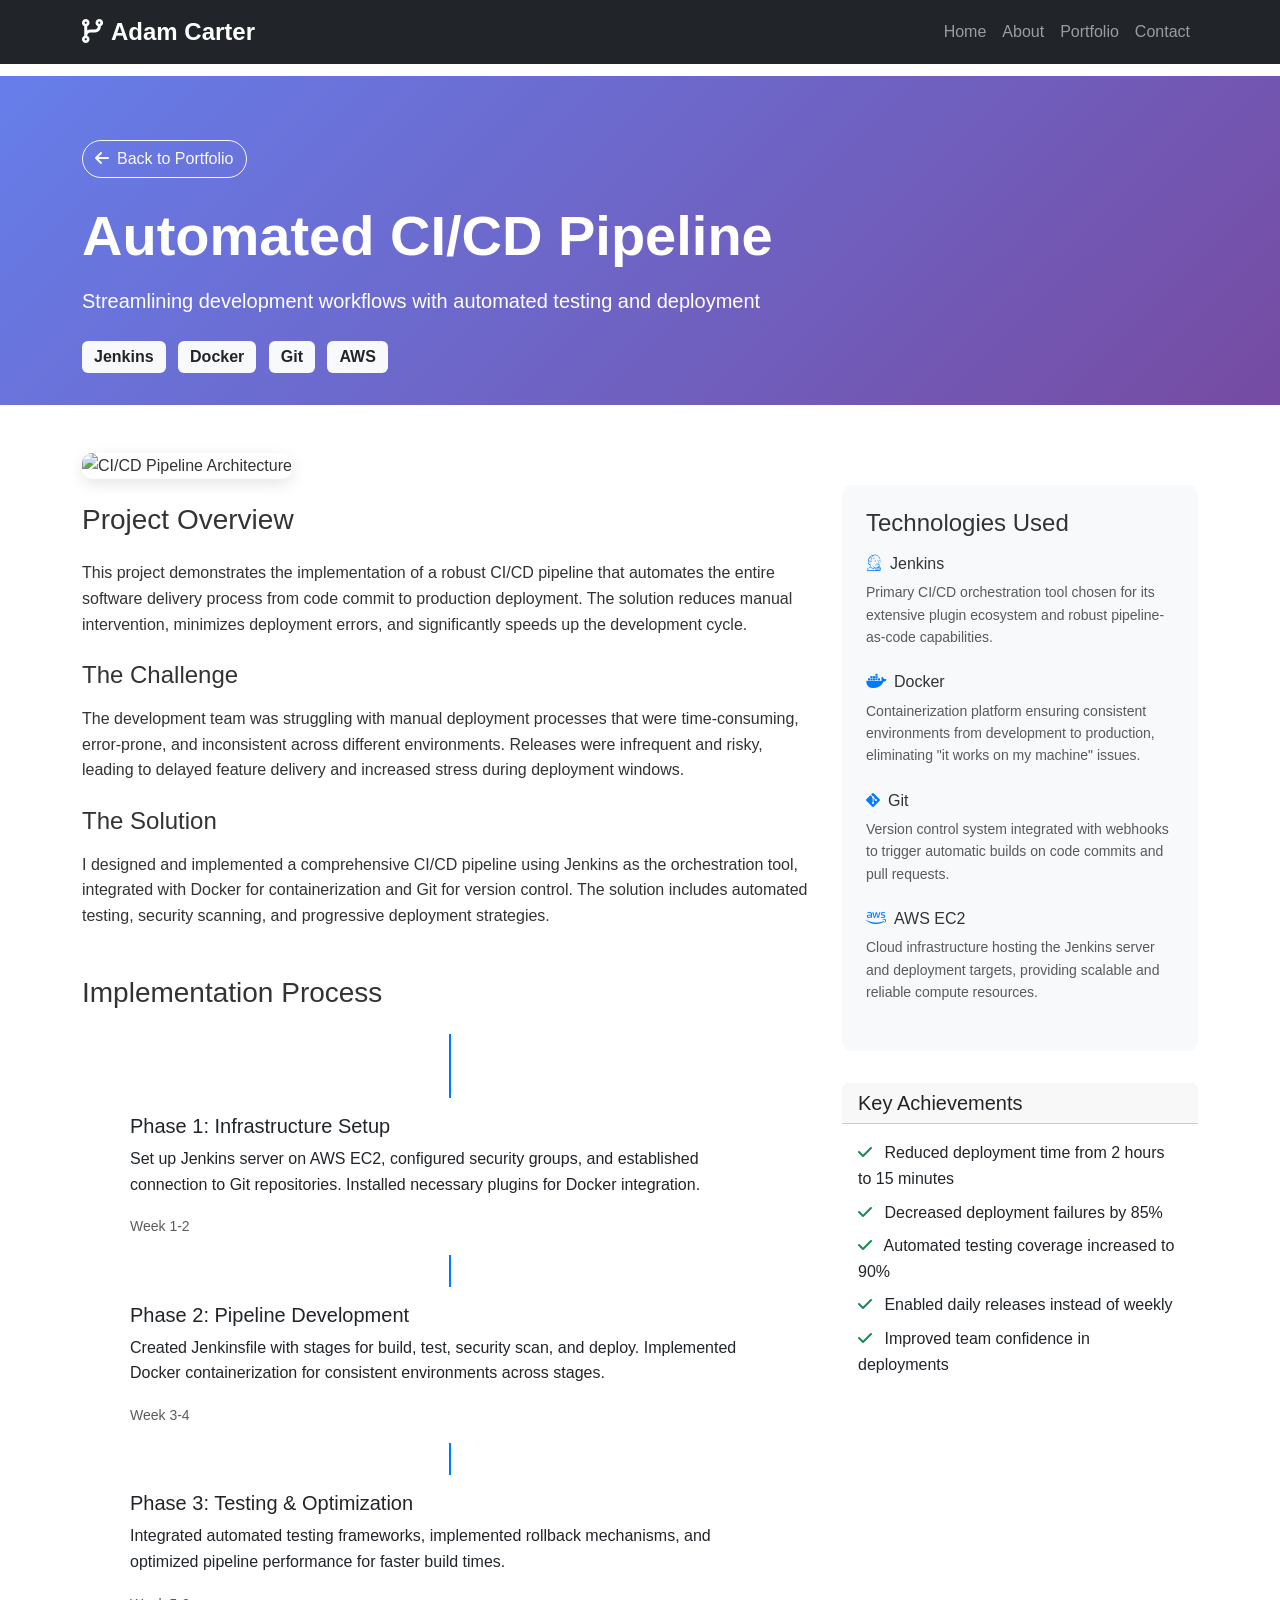
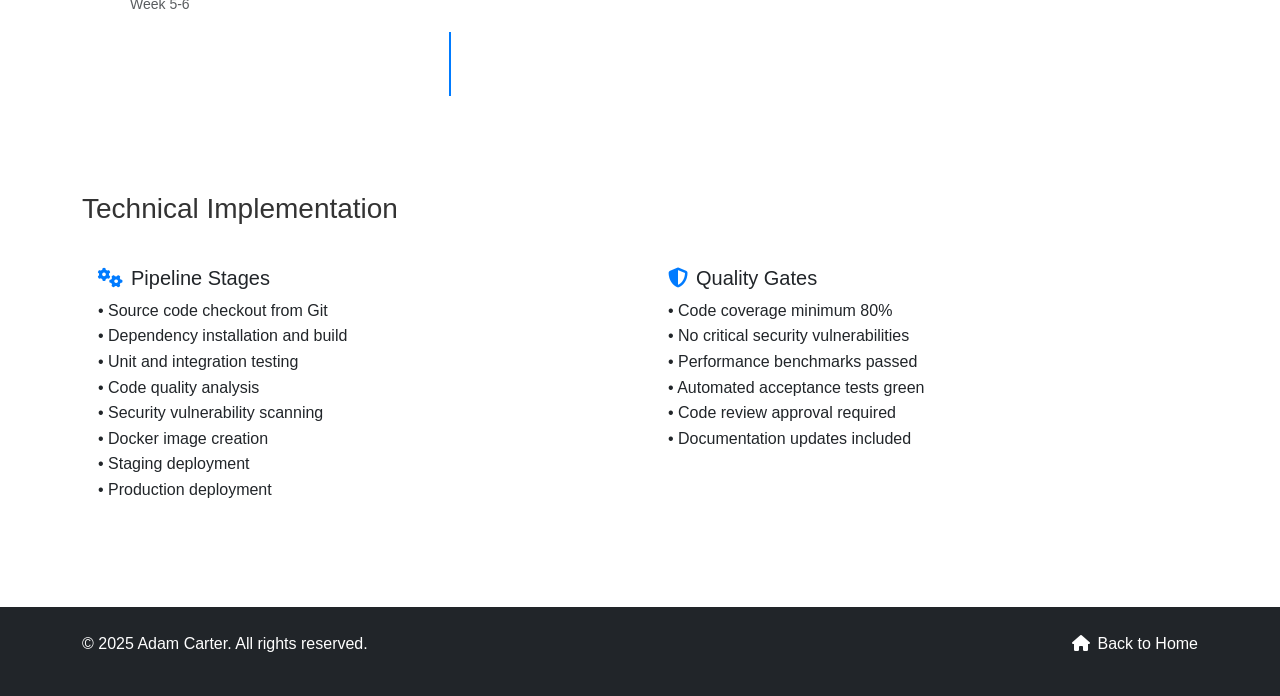
==== project1.html @ 2c637eb1 "Initial commit of website files" ====
<!DOCTYPE html>
<html lang="en">
<head>
    <meta charset="UTF-8">
    <meta name="viewport" content="width=device-width, initial-scale=1.0">
    <title>Automated CI/CD Pipeline - Adam Carter Portfolio</title>
    <link href="https://cdn.jsdelivr.net/npm/bootstrap@5.3.0/dist/css/bootstrap.min.css" rel="stylesheet">
    <link href="https://cdnjs.cloudflare.com/ajax/libs/font-awesome/6.4.0/css/all.min.css" rel="stylesheet">
    <link href="styles.css" rel="stylesheet">
</head>
<body>
    <!-- Navigation -->
    <nav class="navbar navbar-expand-lg navbar-dark bg-dark fixed-top">
        <div class="container">
            <a class="navbar-brand" href="index.html">
                <i class="fas fa-code-branch me-2"></i>Adam Carter
            </a>
            <button class="navbar-toggler" type="button" data-bs-toggle="collapse" data-bs-target="#navbarNav">
                <span class="navbar-toggler-icon"></span>
            </button>
            <div class="collapse navbar-collapse" id="navbarNav">
                <ul class="navbar-nav ms-auto">
                    <li class="nav-item">
                        <a class="nav-link" href="index.html">Home</a>
                    </li>
                    <li class="nav-item">
                        <a class="nav-link" href="index.html#about">About</a>
                    </li>
                    <li class="nav-item">
                        <a class="nav-link" href="index.html#portfolio">Portfolio</a>
                    </li>
                    <li class="nav-item">
                        <a class="nav-link" href="index.html#contact">Contact</a>
                    </li>
                </ul>
            </div>
        </div>
    </nav>

    <!-- Project Header -->
    <section class="project-header">
        <div class="container">
            <div class="row">
                <div class="col-lg-12">
                    <a href="index.html#portfolio" class="btn btn-outline-light mb-4">
                        <i class="fas fa-arrow-left me-2"></i>Back to Portfolio
                    </a>
                    <h1 class="display-4 fw-bold mb-3">Automated CI/CD Pipeline</h1>
                    <p class="lead">Streamlining development workflows with automated testing and deployment</p>
                    <div class="mt-4">
                        <span class="badge bg-light text-dark me-2 fs-6">Jenkins</span>
                        <span class="badge bg-light text-dark me-2 fs-6">Docker</span>
                        <span class="badge bg-light text-dark me-2 fs-6">Git</span>
                        <span class="badge bg-light text-dark me-2 fs-6">AWS</span>
                    </div>
                </div>
            </div>
        </div>
    </section>

    <!-- Project Content -->
    <section class="project-content">
        <div class="container">
            <div class="row">
                <div class="col-lg-8">
                    <div class="mb-5">
                        <img src="https://images.unsplash.com/photo-1667372393119-3d4c48d07fc9?ixlib=rb-4.0.3&auto=format&fit=crop&w=800&q=80" 
                             alt="CI/CD Pipeline Architecture" class="img-fluid project-image mb-4">
                        
                        <h3 class="mb-4">Project Overview</h3>
                        <p class="mb-4">
                            This project demonstrates the implementation of a robust CI/CD pipeline that automates the entire 
                            software delivery process from code commit to production deployment. The solution reduces manual 
                            intervention, minimizes deployment errors, and significantly speeds up the development cycle.
                        </p>
                        
                        <h4 class="mb-3">The Challenge</h4>
                        <p class="mb-4">
                            The development team was struggling with manual deployment processes that were time-consuming, 
                            error-prone, and inconsistent across different environments. Releases were infrequent and risky, 
                            leading to delayed feature delivery and increased stress during deployment windows.
                        </p>
                        
                        <h4 class="mb-3">The Solution</h4>
                        <p class="mb-4">
                            I designed and implemented a comprehensive CI/CD pipeline using Jenkins as the orchestration tool, 
                            integrated with Docker for containerization and Git for version control. The solution includes 
                            automated testing, security scanning, and progressive deployment strategies.
                        </p>
                    </div>

                    <!-- Implementation Timeline -->
                    <div class="mb-5">
                        <h3 class="mb-4">Implementation Process</h3>
                        <div class="timeline">
                            <div class="timeline-item">
                                <div class="card">
                                    <div class="card-body">
                                        <h5 class="card-title">Phase 1: Infrastructure Setup</h5>
                                        <p class="card-text">
                                            Set up Jenkins server on AWS EC2, configured security groups, and established 
                                            connection to Git repositories. Installed necessary plugins for Docker integration.
                                        </p>
                                        <small class="text-muted">Week 1-2</small>
                                    </div>
                                </div>
                            </div>
                            <div class="timeline-item">
                                <div class="card">
                                    <div class="card-body">
                                        <h5 class="card-title">Phase 2: Pipeline Development</h5>
                                        <p class="card-text">
                                            Created Jenkinsfile with stages for build, test, security scan, and deploy. 
                                            Implemented Docker containerization for consistent environments across stages.
                                        </p>
                                        <small class="text-muted">Week 3-4</small>
                                    </div>
                                </div>
                            </div>
                            <div class="timeline-item">
                                <div class="card">
                                    <div class="card-body">
                                        <h5 class="card-title">Phase 3: Testing & Optimization</h5>
                                        <p class="card-text">
                                            Integrated automated testing frameworks, implemented rollback mechanisms, 
                                            and optimized pipeline performance for faster build times.
                                        </p>
                                        <small class="text-muted">Week 5-6</small>
                                    </div>
                                </div>
                            </div>
                        </div>
                    </div>
                </div>

                <!-- Sidebar -->
                <div class="col-lg-4">
                    <div class="tech-stack">
                        <h4 class="mb-3">Technologies Used</h4>
                        <div class="mb-4">
                            <h6><i class="fab fa-jenkins text-primary me-2"></i>Jenkins</h6>
                            <p class="small text-muted">
                                Primary CI/CD orchestration tool chosen for its extensive plugin ecosystem 
                                and robust pipeline-as-code capabilities.
                            </p>
                        </div>
                        <div class="mb-4">
                            <h6><i class="fab fa-docker text-primary me-2"></i>Docker</h6>
                            <p class="small text-muted">
                                Containerization platform ensuring consistent environments from development 
                                to production, eliminating "it works on my machine" issues.
                            </p>
                        </div>
                        <div class="mb-4">
                            <h6><i class="fab fa-git-alt text-primary me-2"></i>Git</h6>
                            <p class="small text-muted">
                                Version control system integrated with webhooks to trigger automatic 
                                builds on code commits and pull requests.
                            </p>
                        </div>
                        <div class="mb-4">
                            <h6><i class="fab fa-aws text-primary me-2"></i>AWS EC2</h6>
                            <p class="small text-muted">
                                Cloud infrastructure hosting the Jenkins server and deployment targets, 
                                providing scalable and reliable compute resources.
                            </p>
                        </div>
                    </div>

                    <div class="card">
                        <div class="card-header">
                            <h5 class="mb-0">Key Achievements</h5>
                        </div>
                        <div class="card-body">
                            <ul class="list-unstyled">
                                <li class="mb-2">
                                    <i class="fas fa-check text-success me-2"></i>
                                    Reduced deployment time from 2 hours to 15 minutes
                                </li>
                                <li class="mb-2">
                                    <i class="fas fa-check text-success me-2"></i>
                                    Decreased deployment failures by 85%
                                </li>
                                <li class="mb-2">
                                    <i class="fas fa-check text-success me-2"></i>
                                    Automated testing coverage increased to 90%
                                </li>
                                <li class="mb-2">
                                    <i class="fas fa-check text-success me-2"></i>
                                    Enabled daily releases instead of weekly
                                </li>
                                <li class="mb-2">
                                    <i class="fas fa-check text-success me-2"></i>
                                    Improved team confidence in deployments
                                </li>
                            </ul>
                        </div>
                    </div>
                </div>
            </div>

            <!-- Technical Details -->
            <div class="row mt-5">
                <div class="col-lg-12">
                    <h3 class="mb-4">Technical Implementation</h3>
                    <div class="row">
                        <div class="col-md-6 mb-4">
                            <div class="card h-100">
                                <div class="card-body">
                                    <h5 class="card-title">
                                        <i class="fas fa-cogs text-primary me-2"></i>Pipeline Stages
                                    </h5>
                                    <ul class="list-unstyled">
                                        <li>• Source code checkout from Git</li>
                                        <li>• Dependency installation and build</li>
                                        <li>• Unit and integration testing</li>
                                        <li>• Code quality analysis</li>
                                        <li>• Security vulnerability scanning</li>
                                        <li>• Docker image creation</li>
                                        <li>• Staging deployment</li>
                                        <li>• Production deployment</li>
                                    </ul>
                                </div>
                            </div>
                        </div>
                        <div class="col-md-6 mb-4">
                            <div class="card h-100">
                                <div class="card-body">
                                    <h5 class="card-title">
                                        <i class="fas fa-shield-alt text-primary me-2"></i>Quality Gates
                                    </h5>
                                    <ul class="list-unstyled">
                                        <li>• Code coverage minimum 80%</li>
                                        <li>• No critical security vulnerabilities</li>
                                        <li>• Performance benchmarks passed</li>
                                        <li>• Automated acceptance tests green</li>
                                        <li>• Code review approval required</li>
                                        <li>• Documentation updates included</li>
                                    </ul>
                                </div>
                            </div>
                        </div>
                    </div>
                </div>
            </div>
        </div>
    </section>

    <!-- Footer -->
    <footer class="bg-dark text-white py-4">
        <div class="container">
            <div class="row">
                <div class="col-md-6">
                    <p>&copy; 2025 Adam Carter. All rights reserved.</p>
                </div>
                <div class="col-md-6 text-end">
                    <a href="index.html" class="text-white text-decoration-none">
                        <i class="fas fa-home me-2"></i>Back to Home
                    </a>
                </div>
            </div>
        </div>
    </footer>

    <!-- Back to Top Button -->
    <button id="backToTop" class="btn btn-primary position-fixed bottom-0 end-0 m-4" style="display: none;">
        <i class="fas fa-arrow-up"></i>
    </button>

    <script src="https://cdn.jsdelivr.net/npm/bootstrap@5.3.0/dist/js/bootstrap.bundle.min.js"></script>
    <script src="script.js"></script>
</body>
</html>
---- styles.css ----
/* Custom Styles for DevOps Portfolio */

:root {
    --primary-color: #007bff;
    --secondary-color: #6c757d;
    --success-color: #28a745;
    --warning-color: #ffc107;
    --dark-color: #343a40;
    --light-color: #f8f9fa;
}

/* Global Styles */
body {
    font-family: 'Segoe UI', Tahoma, Geneva, Verdana, sans-serif;
    line-height: 1.6;
    color: #333;
    padding-top: 76px; /* Account for fixed navbar */
}

/* Smooth scrolling */
html {
    scroll-behavior: smooth;
}

/* Section styling */
section {
    position: relative;
}

.section-title {
    font-weight: 700;
    color: var(--dark-color);
    margin-bottom: 1rem;
    position: relative;
}

.section-title::after {
    content: '';
    display: block;
    width: 50px;
    height: 3px;
    background: var(--primary-color);
    margin: 15px auto;
}

/* Hero Section */
.hero-section {
    background: linear-gradient(135deg, #667eea 0%, #764ba2 100%);
    color: white;
    position: relative;
    overflow: hidden;
}

.hero-section::before {
    content: '';
    position: absolute;
    top: 0;
    left: 0;
    right: 0;
    bottom: 0;
    background: rgba(0, 0, 0, 0.3);
    z-index: 1;
}

.hero-section .container {
    position: relative;
    z-index: 2;
}

.hero-section .btn {
    transition: all 0.3s ease;
}

.hero-section .btn:hover {
    transform: translateY(-2px);
    box-shadow: 0 5px 15px rgba(0, 0, 0, 0.2);
}

/* Navigation */
.navbar-brand {
    font-weight: 700;
    font-size: 1.5rem;
}

.navbar-nav .nav-link {
    font-weight: 500;
    transition: color 0.3s ease;
}

.navbar-nav .nav-link:hover {
    color: var(--primary-color) !important;
}

/* Cards */
.card {
    transition: transform 0.3s ease, box-shadow 0.3s ease;
    border: none;
    overflow: hidden;
}

.card:hover {
    transform: translateY(-5px);
    box-shadow: 0 10px 25px rgba(0, 0, 0, 0.15);
}

.card-img-top {
    height: 200px;
    object-fit: cover;
    transition: transform 0.3s ease;
}

.card:hover .card-img-top {
    transform: scale(1.05);
}

/* Badges */
.badge {
    font-size: 0.75rem;
    padding: 0.5em 0.75em;
}

/* About section enhancements */
#about img {
    transition: transform 0.3s ease;
}

#about img:hover {
    transform: scale(1.02);
}

/* Contact section */
#contact .card {
    border-radius: 15px;
}

#contact .fa-3x {
    font-size: 2.5rem;
}

/* Footer */
footer {
    margin-top: auto;
}

/* Button enhancements */
.btn {
    border-radius: 25px;
    font-weight: 500;
    transition: all 0.3s ease;
}

.btn-primary {
    background: linear-gradient(45deg, var(--primary-color), #0056b3);
    border: none;
}

.btn-primary:hover {
    background: linear-gradient(45deg, #0056b3, var(--primary-color));
    transform: translateY(-1px);
}

.btn-outline-primary:hover {
    background: linear-gradient(45deg, var(--primary-color), #0056b3);
    border-color: var(--primary-color);
}

/* Responsive adjustments */
@media (max-width: 768px) {
    .hero-section {
        padding: 2rem 0;
    }
    
    .hero-section .display-4 {
        font-size: 2.5rem;
    }
    
    .section-title {
        font-size: 2rem;
    }
    
    .card-img-top {
        height: 180px;
    }
}

@media (max-width: 576px) {
    .hero-section .display-4 {
        font-size: 2rem;
    }
    
    .btn-lg {
        font-size: 1rem;
        padding: 0.75rem 1.5rem;
    }
    
    .card-img-top {
        height: 160px;
    }
}

/* Loading animation for images */
img {
    transition: opacity 0.3s ease;
}

/* Utility classes */
.text-primary {
    color: var(--primary-color) !important;
}

.bg-primary {
    background-color: var(--primary-color) !important;
}

/* Project page specific styles */
.project-header {
    background: linear-gradient(135deg, #667eea 0%, #764ba2 100%);
    color: white;
    padding: 4rem 0 2rem;
}

.project-content {
    padding: 3rem 0;
}

.tech-stack {
    background: var(--light-color);
    border-radius: 10px;
    padding: 1.5rem;
    margin: 2rem 0;
}

.project-image {
    border-radius: 10px;
    box-shadow: 0 5px 15px rgba(0, 0, 0, 0.1);
    transition: transform 0.3s ease;
}

.project-image:hover {
    transform: scale(1.02);
}

/* Back button styling */
.btn-back {
    position: sticky;
    top: 100px;
    z-index: 10;
}

/* Timeline styles for project pages */
.timeline {
    position: relative;
    padding: 2rem 0;
}

.timeline::before {
    content: '';
    position: absolute;
    left: 50%;
    top: 0;
    bottom: 0;
    width: 2px;
    background: var(--primary-color);
    transform: translateX(-50%);
}

.timeline-item {
    position: relative;
    margin: 2rem 0;
    padding: 0 2rem;
}

.timeline-item::before {
    content: '';
    position: absolute;
    left: 50%;
    top: 1rem;
    width: 12px;
    height: 12px;
    background: var(--primary-color);
    border-radius: 50%;
    transform: translateX(-50%);
}

@media (max-width: 768px) {
    .timeline::before {
        left: 1rem;
    }
    
    .timeline-item::before {
        left: 1rem;
    }
    
    .timeline-item {
        padding-left: 2.5rem;
    }
}
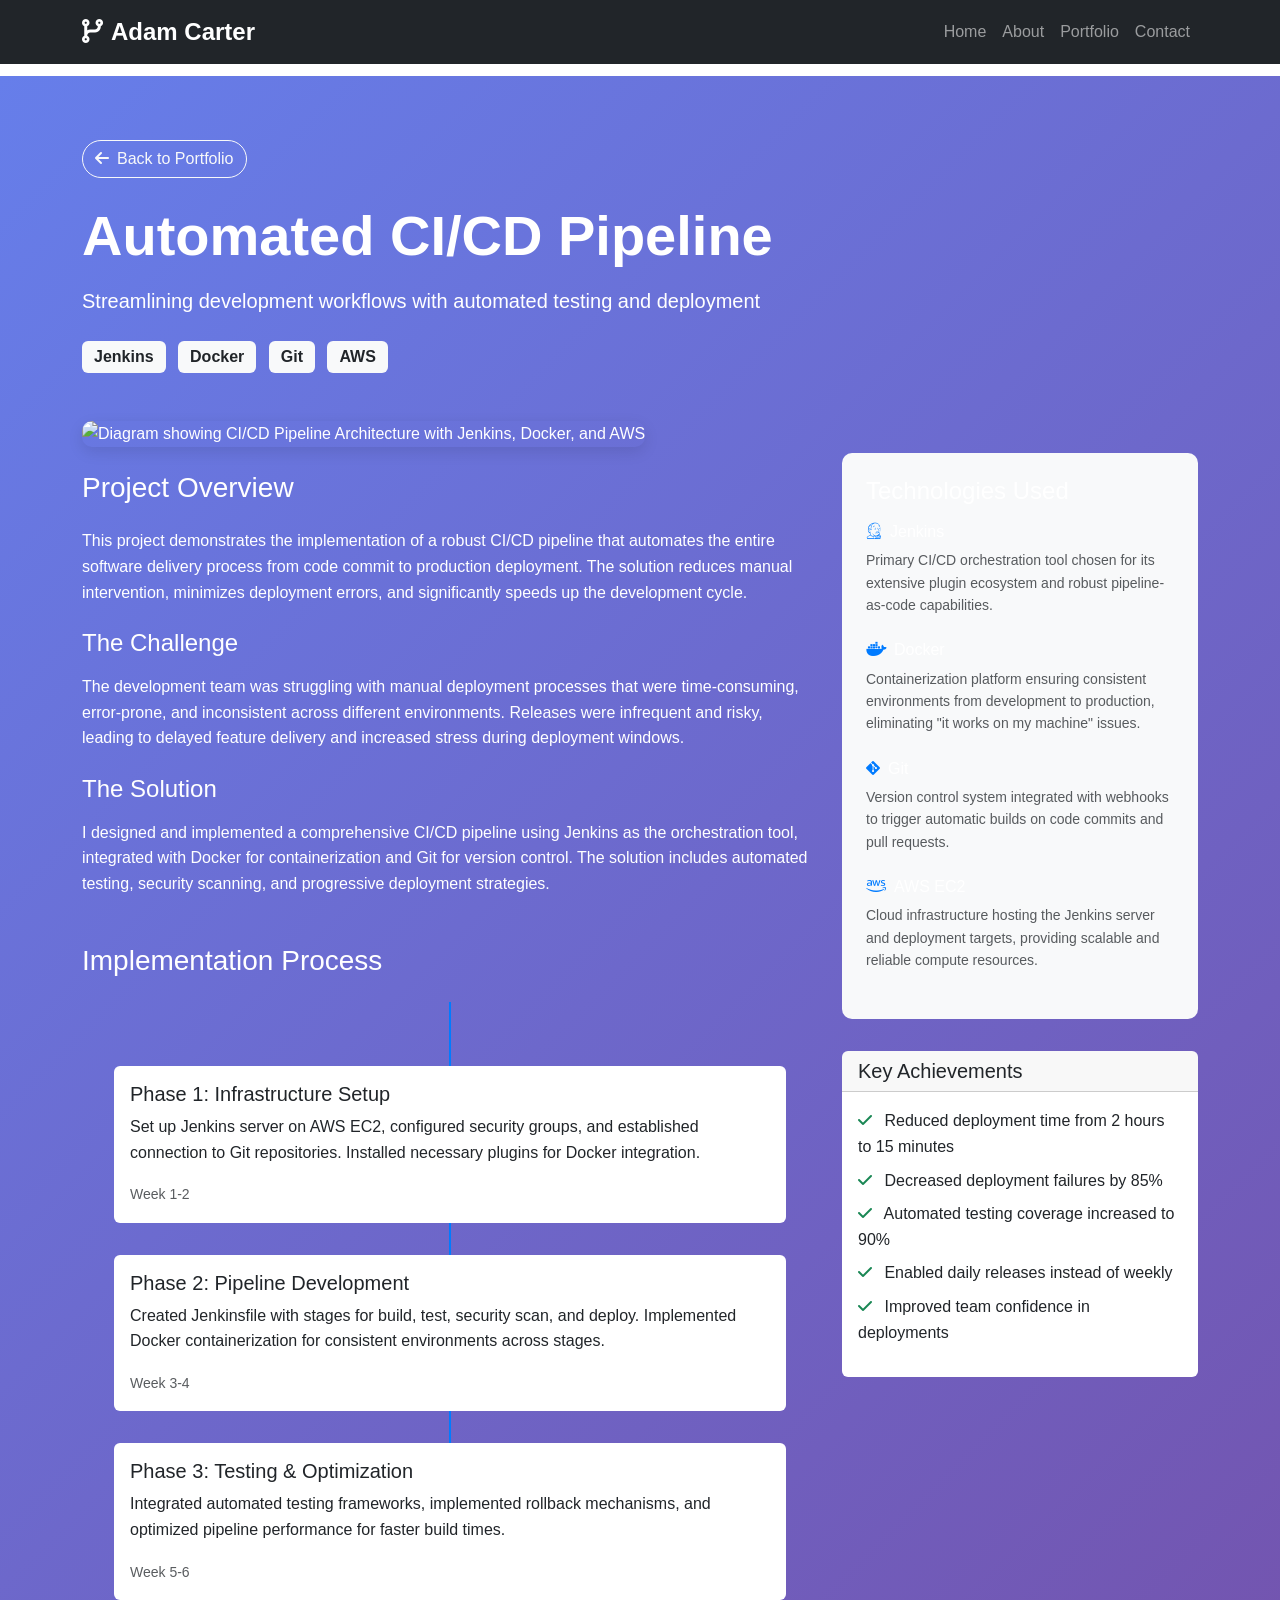
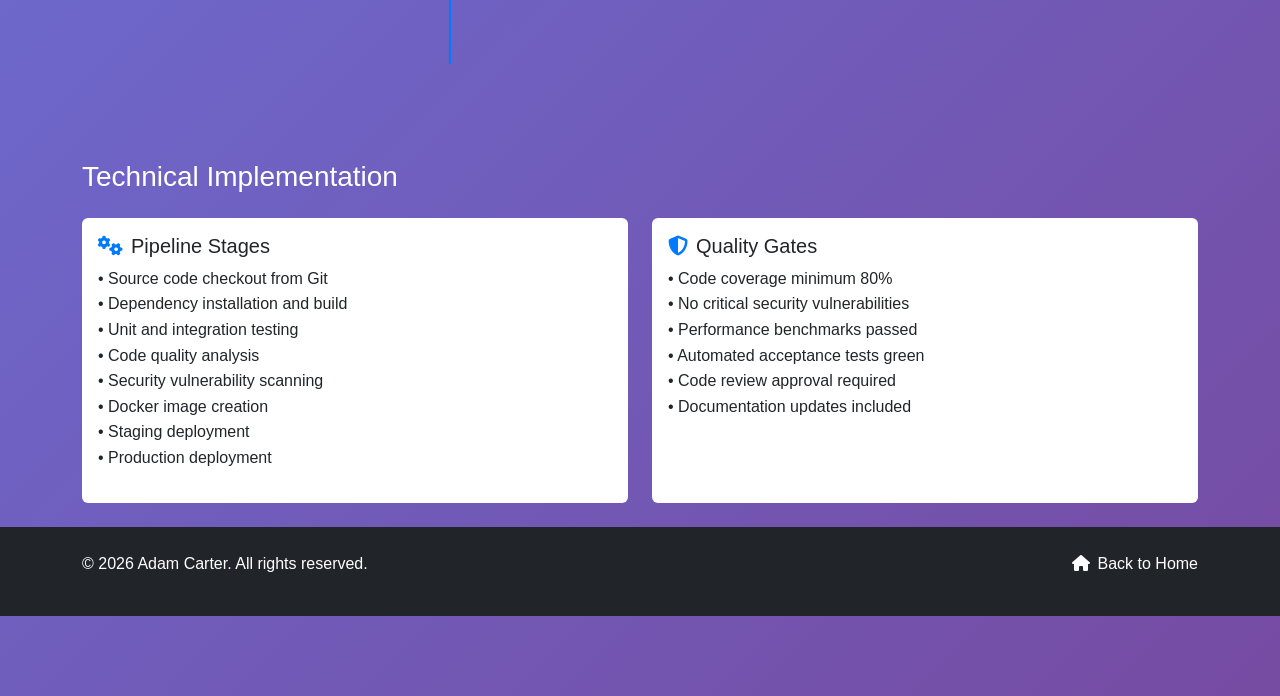
==== commit 006f25e8: "Updated pages to use semantic tags header and footer. Updated image alt descriptions to be more desc" ====
--- a/project1.html
+++ b/project1.html
@@ -38,7 +38,7 @@
     </nav>
 
     <!-- Project Header -->
-    <section class="project-header">
+    <header class="project-header">
         <div class="container">
             <div class="row">
                 <div class="col-lg-12">
@@ -56,16 +56,16 @@
                 </div>
             </div>
         </div>
-    </section>
+    </main>
 
     <!-- Project Content -->
-    <section class="project-content">
+    <main class="project-content">
         <div class="container">
             <div class="row">
                 <div class="col-lg-8">
                     <div class="mb-5">
                         <img src="https://images.unsplash.com/photo-1667372393119-3d4c48d07fc9?ixlib=rb-4.0.3&auto=format&fit=crop&w=800&q=80" 
-                             alt="CI/CD Pipeline Architecture" class="img-fluid project-image mb-4">
+                             alt="Diagram showing CI/CD Pipeline Architecture with Jenkins, Docker, and AWS" class="img-fluid project-image mb-4">
                         
                         <h3 class="mb-4">Project Overview</h3>
                         <p class="mb-4">
@@ -251,7 +251,7 @@
         <div class="container">
             <div class="row">
                 <div class="col-md-6">
-                    <p>&copy; 2025 Adam Carter. All rights reserved.</p>
+                    <p>&copy; <span id="copyright-year"></span> Adam Carter. All rights reserved.</p>
                 </div>
                 <div class="col-md-6 text-end">
                     <a href="index.html" class="text-white text-decoration-none">
